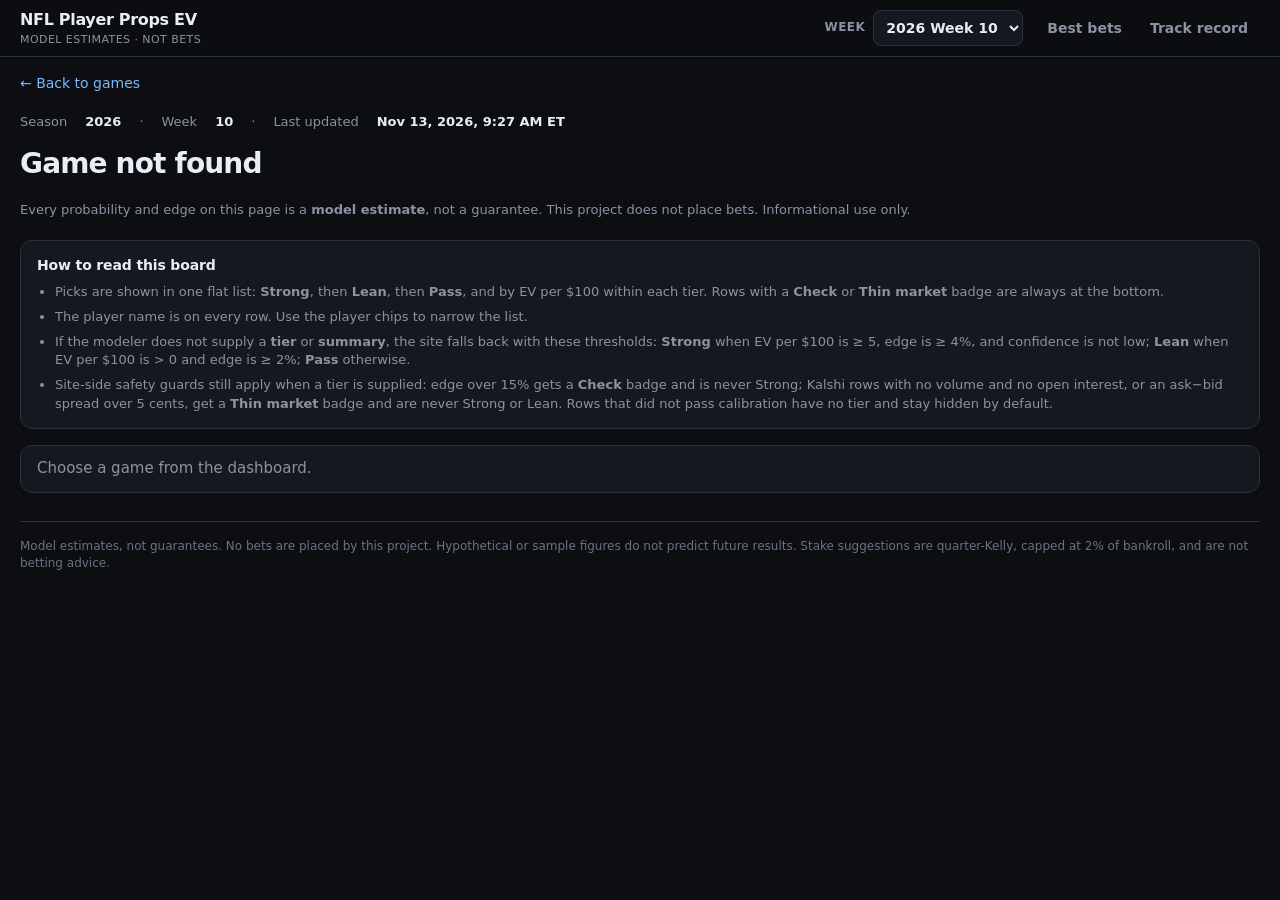
==== game.html @ f6ce833a "Publish props dashboard 2026-11-13T14:30:19Z (generated_at=2026-11-13T14:27:13+00:00)" ====
<!DOCTYPE html>
<html lang="en">
<head>
  <meta charset="utf-8">
  <meta name="viewport" content="width=device-width, initial-scale=1, viewport-fit=cover">
  <title>Game · NFL Player Props EV</title>
  <meta name="description" content="Model-estimated expected value for one NFL game's player props. Estimates only, not guarantees. No bets are placed.">
  <link rel="stylesheet" href="css/styles.css">
  <link rel="icon" href="data:image/svg+xml,%3Csvg xmlns='http://www.w3.org/2000/svg' viewBox='0 0 16 16'%3E%3Crect width='16' height='16' rx='3' fill='%230c0e12'/%3E%3Cpath d='M3 11 L7 5 L10 9 L13 4' fill='none' stroke='%233ecf8e' stroke-width='1.8' stroke-linecap='round' stroke-linejoin='round'/%3E%3C/svg%3E">
</head>
<body>
  <header class="site-header">
    <div class="wrap">
      <a class="brand" href="index.html">
        <span class="brand-title">NFL Player Props EV</span>
        <span class="brand-sub">Model estimates · not bets</span>
      </a>
      <div class="header-right">
        <label class="week-select">Week
          <select id="week-select" aria-label="Select week"></select>
        </label>
        <nav class="primary" aria-label="Primary">
          <a href="index.html">Best bets</a>
          <a href="track-record.html">Track record</a>
        </nav>
      </div>
    </div>
  </header>

  <main class="wrap">
    <p class="back-row"><a id="back-link" href="index.html#games">← Back to games</a></p>
    <div class="page-meta" id="page-meta"></div>
    <div class="banner sample" id="sample-banner" hidden></div>
    <h1 class="game-title" id="game-title">Loading…</h1>
    <p class="game-kickoff" id="game-kickoff"></p>
    <p class="disclaimer">
      Every probability and edge on this page is a <strong>model estimate</strong>, not a guarantee.
      This project does not place bets. Informational use only.
    </p>

    <aside class="howto" id="howto">
      <h2>How to read this board</h2>
      <ul>
        <li>Picks are shown in one flat list: <strong>Strong</strong>, then <strong>Lean</strong>, then <strong>Pass</strong>, and by EV per $100 within each tier. Rows with a <strong>Check</strong> or <strong>Thin market</strong> badge are always at the bottom.</li>
        <li>The player name is on every row. Use the player chips to narrow the list.</li>
        <li>If the modeler does not supply a <strong>tier</strong> or <strong>summary</strong>, the site falls back with these thresholds: <strong>Strong</strong> when EV per $100 is ≥ 5, edge is ≥ 4%, and confidence is not low; <strong>Lean</strong> when EV per $100 is &gt; 0 and edge is ≥ 2%; <strong>Pass</strong> otherwise.</li>
        <li>Site-side safety guards still apply when a tier is supplied: edge over 15% gets a <strong>Check</strong> badge and is never Strong; Kalshi rows with no volume and no open interest, or an ask−bid spread over 5 cents, get a <strong>Thin market</strong> badge and are never Strong or Lean. Rows that did not pass calibration have no tier and stay hidden by default.</li>
      </ul>
    </aside>

    <div class="banner empty" id="game-missing" hidden></div>

    <div id="game-board">
      <div class="player-chips" id="player-chips" aria-label="Filter by player"></div>
      <div class="results-bar">
        <span id="results-count"></span>
        <label class="toggle inline">
          <input type="checkbox" id="more-details">
          More details
        </label>
        <label class="toggle inline">
          <input type="checkbox" id="filter-failed">
          Show models that did not pass calibration
        </label>
      </div>
      <div class="table-wrap">
        <table class="props" aria-label="Player prop expected value for this game">
          <thead id="props-thead"></thead>
          <tbody id="props-tbody"></tbody>
        </table>
      </div>
      <div class="cards" id="props-cards"></div>
    </div>
  </main>

  <footer class="footer">
    Model estimates, not guarantees. No bets are placed by this project. Hypothetical or sample figures do not predict future results.
    Stake suggestions are quarter-Kelly, capped at 2% of bankroll, and are not betting advice.
  </footer>

  <script src="js/common.js"></script>
  <script src="js/board.js"></script>
  <script src="js/game.js"></script>
</body>
</html>
---- css/styles.css ----
/* NFL Props EV dashboard — static, no build step, no CDN fonts */
:root {
  --bg: #0c0e12;
  --bg-elev: #14181f;
  --bg-elev-2: #1b2029;
  --line: #2a3140;
  --line-strong: #3a4354;
  --text: #e9eef6;
  --muted: #8b93a3;
  --faint: #6a7384;
  --accent: #3ecf8e;
  --accent-dim: rgba(62, 207, 142, 0.14);
  --neg: #ff6b73;
  --neg-dim: rgba(255, 107, 115, 0.14);
  --warn: #f0c14b;
  --warn-bg: #2a230f;
  --warn-line: #5c4a14;
  --link: #7ab6ff;
  --focus: #7ab6ff;
  --shadow: 0 1px 0 rgba(255, 255, 255, 0.04) inset, 0 8px 24px rgba(0, 0, 0, 0.28);
  --radius: 12px;
  --font: ui-sans-serif, system-ui, -apple-system, "Segoe UI", Roboto, "Helvetica Neue", Arial, sans-serif;
  --mono: ui-monospace, "SF Mono", "Cascadia Code", Menlo, Consolas, monospace;
  --header-h: 56px;
}

*, *::before, *::after { box-sizing: border-box; }

html, body {
  margin: 0;
  padding: 0;
  background: var(--bg);
  color: var(--text);
  font-family: var(--font);
  font-size: 15px;
  line-height: 1.45;
  min-height: 100%;
}

body {
  padding-bottom: 48px;
  padding-left: env(safe-area-inset-left);
  padding-right: env(safe-area-inset-right);
}

a { color: var(--link); text-decoration: none; }
a:hover { text-decoration: underline; }

:focus-visible {
  outline: 2px solid var(--focus);
  outline-offset: 2px;
}

.wrap {
  width: min(1240px, calc(100% - 32px));
  margin: 0 auto;
}

/* Header */
.site-header {
  position: sticky;
  top: 0;
  z-index: 20;
  background: color-mix(in srgb, var(--bg) 88%, transparent);
  backdrop-filter: blur(10px);
  border-bottom: 1px solid var(--line);
}

.site-header .wrap {
  display: flex;
  align-items: center;
  justify-content: space-between;
  gap: 16px;
  min-height: var(--header-h);
}

.brand {
  display: flex;
  flex-direction: column;
  gap: 0;
  color: inherit;
  text-decoration: none;
  min-width: 0;
}
.brand:hover { text-decoration: none; }
.brand-title {
  font-weight: 700;
  letter-spacing: -0.02em;
  font-size: 16px;
}
.brand-sub {
  color: var(--muted);
  font-size: 11px;
  letter-spacing: 0.04em;
  text-transform: uppercase;
}

nav.primary {
  display: flex;
  gap: 4px;
}
nav.primary a {
  color: var(--muted);
  padding: 8px 12px;
  border-radius: 8px;
  font-size: 14px;
  font-weight: 550;
  text-decoration: none;
}
nav.primary a:hover { color: var(--text); background: var(--bg-elev-2); }
nav.primary a[aria-current="page"] {
  color: var(--text);
  background: var(--bg-elev-2);
}

/* Banners & meta */
.page-meta {
  display: flex;
  flex-wrap: wrap;
  gap: 8px 18px;
  align-items: baseline;
  margin: 20px 0 12px;
  color: var(--muted);
  font-size: 13px;
}
.page-meta strong { color: var(--text); font-weight: 650; }

.banner {
  border-radius: var(--radius);
  padding: 12px 16px;
  margin: 0 0 16px;
  border: 1px solid var(--line);
  background: var(--bg-elev);
}
.banner.sample {
  background: var(--warn-bg);
  border-color: var(--warn-line);
  color: #f8e7b0;
  font-weight: 600;
}
.banner.sample strong { color: var(--warn); }
.banner.empty { color: var(--muted); }
.banner.err { border-color: #5a2a2e; background: #1c1012; color: #ffb0b4; }

.disclaimer {
  color: var(--muted);
  font-size: 13px;
  margin: 0 0 20px;
}

/* Filters */
.filters {
  display: grid;
  grid-template-columns: repeat(6, minmax(0, 1fr));
  gap: 10px 12px;
  padding: 14px;
  background: var(--bg-elev);
  border: 1px solid var(--line);
  border-radius: var(--radius);
  margin-bottom: 14px;
}
.filters label {
  display: flex;
  flex-direction: column;
  gap: 4px;
  font-size: 11px;
  font-weight: 600;
  letter-spacing: 0.04em;
  text-transform: uppercase;
  color: var(--muted);
  min-width: 0;
}
.filters .span-2 { grid-column: span 2; }
.filters input[type="search"],
.filters input[type="number"],
.filters select {
  width: 100%;
  height: 40px;
  border-radius: 8px;
  border: 1px solid var(--line);
  background: var(--bg);
  color: var(--text);
  font: inherit;
  font-size: 16px; /* avoid iOS zoom */
  padding: 0 10px;
  appearance: none;
}
.filters input[type="range"] {
  width: 100%;
  accent-color: var(--accent);
}
.edge-row {
  display: grid;
  grid-template-columns: 1fr 72px;
  gap: 8px;
  align-items: center;
}
.toggle {
  display: flex;
  flex-direction: row !important;
  align-items: center;
  gap: 8px;
  text-transform: none;
  letter-spacing: 0;
  font-size: 13px;
  font-weight: 500;
  color: var(--text);
  grid-column: 1 / -1;
}
.toggle input { width: 18px; height: 18px; accent-color: var(--accent); flex: none; }

.results-bar {
  display: flex;
  justify-content: space-between;
  align-items: baseline;
  gap: 12px;
  margin: 0 0 10px;
  color: var(--muted);
  font-size: 13px;
}

/* Table (desktop) */
.table-wrap {
  overflow-x: auto;
  border: 1px solid var(--line);
  border-radius: var(--radius);
  background: var(--bg-elev);
  -webkit-overflow-scrolling: touch;
}
table.props {
  width: 100%;
  border-collapse: collapse;
  font-size: 13px;
  font-variant-numeric: tabular-nums;
}
table.props th, table.props td {
  padding: 10px 10px;
  text-align: left;
  vertical-align: top;
  border-bottom: 1px solid var(--line);
  white-space: nowrap;
}
table.props th {
  position: sticky;
  top: 0;
  background: var(--bg-elev-2);
  color: var(--muted);
  font-size: 11px;
  font-weight: 650;
  letter-spacing: 0.04em;
  text-transform: uppercase;
  cursor: pointer;
  user-select: none;
}
table.props th[aria-sort="ascending"]::after { content: " \25B2"; color: var(--accent); }
table.props th[aria-sort="descending"]::after { content: " \25BC"; color: var(--accent); }
table.props th.num, table.props td.num { text-align: right; }
table.props td.wrap, table.props th.wrap { white-space: normal; min-width: 140px; max-width: 240px; }
table.props tbody tr:hover { background: rgba(255, 255, 255, 0.025); }
table.props tbody tr.failed { opacity: 0.7; }
table.props tbody tr:last-child td { border-bottom: 0; }

.player-cell { font-weight: 650; }
.sub {
  display: block;
  color: var(--muted);
  font-size: 12px;
  font-weight: 400;
  margin-top: 1px;
  white-space: normal;
}
.pill {
  display: inline-block;
  padding: 1px 7px;
  border-radius: 999px;
  border: 1px solid var(--line);
  background: var(--bg);
  font-size: 11px;
  font-weight: 650;
  letter-spacing: 0.02em;
  text-transform: uppercase;
  color: var(--muted);
}
.pill.over { color: var(--accent); border-color: #245c45; background: var(--accent-dim); }
.pill.under { color: #9db7ff; border-color: #2a3a5c; background: rgba(122, 182, 255, 0.1); }
.pos { font-weight: 700; color: var(--muted); font-size: 12px; }

.pos-ev, .pos-edge { color: var(--accent); font-weight: 650; }
.neg-ev, .neg-edge { color: var(--neg); font-weight: 650; }
.muted { color: var(--muted); }

/* Cards (mobile) */
.cards { display: none; }
.card {
  background: var(--bg-elev);
  border: 1px solid var(--line);
  border-radius: var(--radius);
  padding: 14px;
  margin-bottom: 10px;
  box-shadow: var(--shadow);
}
.card.failed { opacity: 0.75; }
.card-top {
  display: flex;
  justify-content: space-between;
  gap: 12px;
  align-items: flex-start;
}
.card-ev {
  font-variant-numeric: tabular-nums;
  font-weight: 700;
  font-size: 18px;
  text-align: right;
  white-space: nowrap;
}
.card-grid {
  display: grid;
  grid-template-columns: 1fr 1fr;
  gap: 8px 12px;
  margin-top: 12px;
  font-size: 13px;
  font-variant-numeric: tabular-nums;
}
.card-grid .label {
  display: block;
  font-size: 10px;
  text-transform: uppercase;
  letter-spacing: 0.04em;
  color: var(--faint);
  font-weight: 650;
}
.card-why {
  margin-top: 12px;
  color: var(--muted);
  font-size: 13px;
  white-space: normal;
}

.empty-state {
  text-align: center;
  color: var(--muted);
  padding: 36px 16px;
}

/* Track record */
.metrics {
  display: grid;
  grid-template-columns: repeat(5, minmax(0, 1fr));
  gap: 10px;
  margin: 0 0 20px;
}
.metric {
  background: var(--bg-elev);
  border: 1px solid var(--line);
  border-radius: var(--radius);
  padding: 14px 16px;
}
.metric .label {
  color: var(--muted);
  font-size: 11px;
  font-weight: 650;
  letter-spacing: 0.04em;
  text-transform: uppercase;
}
.metric .value {
  font-size: 22px;
  font-weight: 700;
  letter-spacing: -0.03em;
  font-variant-numeric: tabular-nums;
  margin-top: 4px;
}
.metric .hint { color: var(--faint); font-size: 11px; margin-top: 2px; }

.panel {
  background: var(--bg-elev);
  border: 1px solid var(--line);
  border-radius: var(--radius);
  padding: 16px;
  margin-bottom: 16px;
}
.panel h2 {
  margin: 0 0 12px;
  font-size: 15px;
  letter-spacing: -0.01em;
}

.chart-wrap { width: 100%; overflow: auto; }
.chart-wrap svg { display: block; width: 100%; height: auto; max-width: 720px; margin: 0 auto; }
.chart-caption { color: var(--muted); font-size: 12px; margin-top: 8px; }

table.plain {
  width: 100%;
  border-collapse: collapse;
  font-variant-numeric: tabular-nums;
  font-size: 13px;
}
table.plain th, table.plain td {
  text-align: left;
  padding: 8px 10px;
  border-bottom: 1px solid var(--line);
}
table.plain th {
  color: var(--muted);
  font-size: 11px;
  text-transform: uppercase;
  letter-spacing: 0.04em;
}
table.plain th.num, table.plain td.num { text-align: right; }
table.plain tr.failed td { opacity: 0.7; }

.footer {
  width: min(1240px, calc(100% - 32px));
  margin: 28px auto 0;
  color: var(--faint);
  font-size: 12px;
  border-top: 1px solid var(--line);
  padding-top: 16px;
}

/* Responsive */
@media (max-width: 1020px) {
  .filters { grid-template-columns: repeat(3, minmax(0, 1fr)); }
  .filters .span-2 { grid-column: span 1; }
  .metrics { grid-template-columns: repeat(3, minmax(0, 1fr)); }
}

@media (max-width: 760px) {
  .wrap { width: min(100% - 20px, 1240px); }
  .table-wrap { display: none; }
  .cards { display: block; }
  .filters { grid-template-columns: 1fr 1fr; padding: 12px; }
  .filters .span-2 { grid-column: span 2; }
  .metrics { grid-template-columns: 1fr 1fr; }
  .brand-sub { display: none; }
  table.plain { font-size: 12px; }
}

@media (max-width: 420px) {
  .metrics { grid-template-columns: 1fr; }
  .card-grid { grid-template-columns: 1fr 1fr; }
}

.chips {
  display: flex;
  flex-wrap: wrap;
  gap: 4px;
  margin-top: 6px;
}
.chip {
  display: inline-block;
  padding: 1px 7px;
  border-radius: 999px;
  border: 1px solid var(--line-strong);
  background: var(--bg-elev-2);
  color: var(--muted);
  font-size: 11px;
  font-weight: 600;
  letter-spacing: 0.01em;
  white-space: nowrap;
  font-variant-numeric: tabular-nums;
}

/* Model comparison (2×2 Baseline/ML × Stats-only/With market) */
.model-compare { display: flex; flex-direction: column; gap: 16px; }
.compare-legend {
  color: var(--muted);
  font-size: 13px;
  margin: 0 0 4px;
}
.compare-table {
  width: 100%;
  border-collapse: collapse;
  font-variant-numeric: tabular-nums;
  font-size: 13px;
  margin-top: 8px;
}
.compare-table th, .compare-table td {
  border: 1px solid var(--line);
  padding: 10px 10px;
  vertical-align: top;
  text-align: left;
}
.compare-table thead th {
  background: var(--bg-elev-2);
  color: var(--muted);
  font-size: 11px;
  letter-spacing: 0.04em;
  text-transform: uppercase;
  font-weight: 650;
}
.compare-table .stub {
  width: 22%;
  font-weight: 650;
  background: var(--bg-elev-2);
}
.compare-cell .cell-name {
  font-weight: 650;
  margin-bottom: 4px;
}
.compare-cell .metrics-line { color: var(--text); }
.compare-cell .metrics-line span { margin-right: 10px; white-space: nowrap; }
.compare-cell .tag {
  display: inline-block;
  margin-top: 6px;
  font-size: 11px;
  color: var(--muted);
}
.compare-cell.empty { color: var(--faint); font-style: italic; }
.compare-market { margin-bottom: 4px; }
.compare-market h3 {
  margin: 0 0 6px;
  font-size: 14px;
  font-weight: 650;
}
.other-models { margin-top: 8px; overflow-x: auto; }

@media (max-width: 760px) {
  .compare-table { font-size: 12px; }
  .compare-table .stub { width: auto; }
  .compare-cell .metrics-line span { display: block; margin: 0 0 2px; }
}

/* Graded picks */
.badge {
  display: inline-block;
  padding: 1px 8px;
  border-radius: 999px;
  font-size: 11px;
  font-weight: 700;
  letter-spacing: 0.03em;
  text-transform: uppercase;
  border: 1px solid var(--line);
}
.badge.hit { color: var(--accent); background: var(--accent-dim); border-color: #245c45; }
.badge.miss { color: var(--neg); background: var(--neg-dim); border-color: #5a2a2e; }
.badge.push { color: var(--warn); background: var(--warn-dim); border-color: var(--warn-line); }
.badge.void { color: var(--muted); background: var(--bg); border-color: var(--line-strong); }
.badge.invalid { color: #f8e7b0; background: var(--warn-bg); border-color: var(--warn-line); }
tr.invalid td, .card.invalid { opacity: 0.85; }
.graded-filters {
  display: grid;
  grid-template-columns: repeat(4, minmax(0, 1fr));
  gap: 10px 12px;
  margin: 12px 0;
}
.graded-filters label {
  display: flex;
  flex-direction: column;
  gap: 4px;
  font-size: 11px;
  font-weight: 600;
  letter-spacing: 0.04em;
  text-transform: uppercase;
  color: var(--muted);
}
.graded-filters select {
  width: 100%;
  height: 40px;
  border-radius: 8px;
  border: 1px solid var(--line);
  background: var(--bg);
  color: var(--text);
  font: inherit;
  font-size: 16px;
  padding: 0 10px;
}
@media (max-width: 760px) {
  .graded-filters { grid-template-columns: 1fr 1fr; }
}

/* Keep track-record tables visible on small screens (dashboard uses cards instead). */
.track-page .table-wrap {
  display: block;
  overflow-x: auto;
  -webkit-overflow-scrolling: touch;
}

.howto {
  background: var(--bg-elev);
  border: 1px solid var(--line);
  border-radius: var(--radius);
  padding: 14px 16px;
  margin: 0 0 16px;
}
.howto h2 {
  margin: 0 0 8px;
  font-size: 14px;
  letter-spacing: -0.01em;
}
.howto ul {
  margin: 0;
  padding-left: 18px;
  color: var(--muted);
  font-size: 13px;
}
.howto li { margin: 0 0 6px; }
.howto li:last-child { margin-bottom: 0; }
.badge.unverified { color: #f8e7b0; background: var(--warn-bg); border-color: var(--warn-line); }
.badge.tier-strong { color: var(--accent); background: var(--accent-dim); border-color: #245c45; }
.badge.tier-lean { color: #f0c14b; background: var(--warn-dim); border-color: var(--warn-line); }
.badge.tier-pass { color: var(--muted); background: var(--bg); border-color: var(--line-strong); }

.badge.check { color: #f8e7b0; background: var(--warn-bg); border-color: var(--warn-line); }
.badge.thin { color: #9db7ff; background: rgba(122, 182, 255, 0.12); border-color: #2a3a5c; }

/* Header week selector */
.header-right {
  display: flex;
  align-items: center;
  gap: 12px;
  flex-wrap: wrap;
  justify-content: flex-end;
}
.week-select {
  display: flex;
  align-items: center;
  gap: 8px;
  font-size: 12px;
  font-weight: 650;
  letter-spacing: 0.04em;
  text-transform: uppercase;
  color: var(--muted);
}
.week-select select {
  height: 36px;
  border-radius: 8px;
  border: 1px solid var(--line);
  background: var(--bg-elev);
  color: var(--text);
  font: inherit;
  font-size: 14px;
  text-transform: none;
  letter-spacing: 0;
  font-weight: 600;
  padding: 0 8px;
  min-width: 140px;
}

/* Games section */
.games-section { margin: 0 0 22px; }
.section-head {
  display: flex;
  align-items: baseline;
  justify-content: space-between;
  gap: 12px;
  margin: 0 0 10px;
}
.section-head h2 { margin: 0; font-size: 16px; letter-spacing: -0.02em; }
.games-grid {
  display: grid;
  grid-template-columns: repeat(auto-fill, minmax(220px, 1fr));
  gap: 10px;
}
a.game-card {
  display: block;
  background: var(--bg-elev);
  border: 1px solid var(--line);
  border-radius: var(--radius);
  padding: 14px;
  color: inherit;
  text-decoration: none;
  box-shadow: var(--shadow);
}
a.game-card:hover {
  border-color: var(--line-strong);
  text-decoration: none;
  background: var(--bg-elev-2);
}
.game-card-matchup {
  font-weight: 700;
  font-size: 16px;
  letter-spacing: -0.02em;
}
.game-card-counts {
  margin-top: 10px;
  color: var(--muted);
  font-size: 13px;
}

/* Column tooltips */
th { white-space: nowrap; }
.tip {
  display: inline-flex;
  align-items: center;
  justify-content: center;
  width: 16px;
  height: 16px;
  margin-left: 4px;
  padding: 0;
  border-radius: 50%;
  border: 1px solid var(--line-strong);
  background: var(--bg);
  color: var(--muted);
  font-size: 10px;
  font-weight: 700;
  cursor: help;
  position: relative;
  vertical-align: middle;
}
.tip-bubble {
  display: none;
  position: absolute;
  left: 50%;
  top: calc(100% + 6px);
  transform: translateX(-50%);
  z-index: 30;
  width: 240px;
  padding: 8px 10px;
  border-radius: 8px;
  border: 1px solid var(--line-strong);
  background: #1b2029;
  color: var(--text);
  font-size: 12px;
  font-weight: 500;
  letter-spacing: 0;
  text-transform: none;
  line-height: 1.4;
  text-align: left;
  box-shadow: 0 8px 24px rgba(0,0,0,0.4);
  white-space: normal;
}
.tip[aria-expanded="true"] .tip-bubble { display: block; }

/* More details: hide .detail columns unless enabled (desktop table). */
body:not(.more-details) table.props th.detail,
body:not(.more-details) table.props td.detail,
body:not(.more-details) .detail-only { display: none; }

.toggle.inline {
  flex-direction: row !important;
  grid-column: auto;
  text-transform: none;
  letter-spacing: 0;
  font-size: 13px;
  font-weight: 500;
  color: var(--text);
  display: flex;
  align-items: center;
  gap: 6px;
}

/* Game page */
.back-row { margin: 16px 0 0; font-size: 14px; }
.game-title { margin: 8px 0 0; font-size: 28px; letter-spacing: -0.03em; }
.game-kickoff { margin: 4px 0 16px; color: var(--muted); }
.player-chips {
  display: flex;
  flex-wrap: wrap;
  gap: 6px;
  margin: 0 0 12px;
}
.chip-btn {
  border: 1px solid var(--line);
  background: var(--bg-elev);
  color: var(--text);
  border-radius: 999px;
  padding: 6px 10px;
  font: inherit;
  font-size: 13px;
  cursor: pointer;
}
.chip-btn.on, .chip-btn:hover {
  border-color: var(--line-strong);
  background: var(--bg-elev-2);
}

@media (max-width: 760px) {
  .header-right { width: 100%; justify-content: space-between; }
  .game-title { font-size: 22px; }
  .tip-bubble { width: 200px; left: auto; right: 0; transform: none; }
}
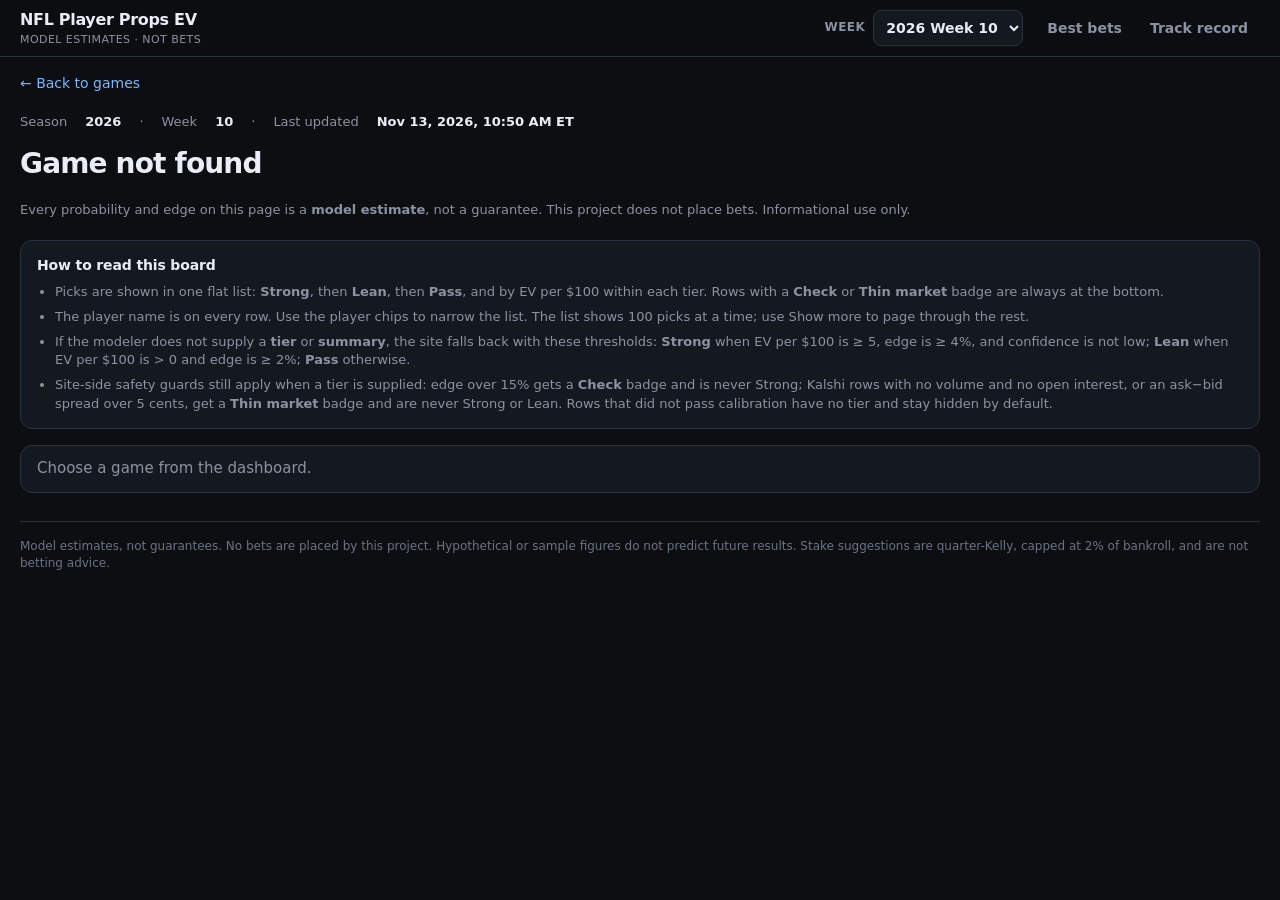
==== commit 9f75abaf: "Publish props dashboard 2026-11-13T15:55:48Z (generated_at=2026-11-13T15:50:31+00:00)" ====
--- a/game.html
+++ b/game.html
@@ -42,7 +42,7 @@
       <h2>How to read this board</h2>
       <ul>
         <li>Picks are shown in one flat list: <strong>Strong</strong>, then <strong>Lean</strong>, then <strong>Pass</strong>, and by EV per $100 within each tier. Rows with a <strong>Check</strong> or <strong>Thin market</strong> badge are always at the bottom.</li>
-        <li>The player name is on every row. Use the player chips to narrow the list.</li>
+        <li>The player name is on every row. Use the player chips to narrow the list. The list shows 100 picks at a time; use Show more to page through the rest.</li>
         <li>If the modeler does not supply a <strong>tier</strong> or <strong>summary</strong>, the site falls back with these thresholds: <strong>Strong</strong> when EV per $100 is ≥ 5, edge is ≥ 4%, and confidence is not low; <strong>Lean</strong> when EV per $100 is &gt; 0 and edge is ≥ 2%; <strong>Pass</strong> otherwise.</li>
         <li>Site-side safety guards still apply when a tier is supplied: edge over 15% gets a <strong>Check</strong> badge and is never Strong; Kalshi rows with no volume and no open interest, or an ask−bid spread over 5 cents, get a <strong>Thin market</strong> badge and are never Strong or Lean. Rows that did not pass calibration have no tier and stay hidden by default.</li>
       </ul>
@@ -70,6 +70,10 @@
         </table>
       </div>
       <div class="cards" id="props-cards"></div>
+      <div class="pager" id="pager">
+        <button type="button" class="pager-btn" id="show-prev" hidden>Previous</button>
+        <button type="button" class="pager-btn" id="show-more" hidden>Show more</button>
+      </div>
     </div>
   </main>
 
--- a/css/styles.css
+++ b/css/styles.css
@@ -769,3 +769,21 @@
   .game-title { font-size: 22px; }
   .tip-bubble { width: 200px; left: auto; right: 0; transform: none; }
 }
+
+.pager {
+  display: flex;
+  gap: 10px;
+  justify-content: center;
+  margin: 16px 0 8px;
+}
+.pager-btn {
+  appearance: none;
+  border: 1px solid var(--line);
+  background: var(--panel);
+  color: var(--text);
+  border-radius: 8px;
+  padding: 8px 14px;
+  font: inherit;
+  cursor: pointer;
+}
+.pager-btn:hover { border-color: var(--accent); }
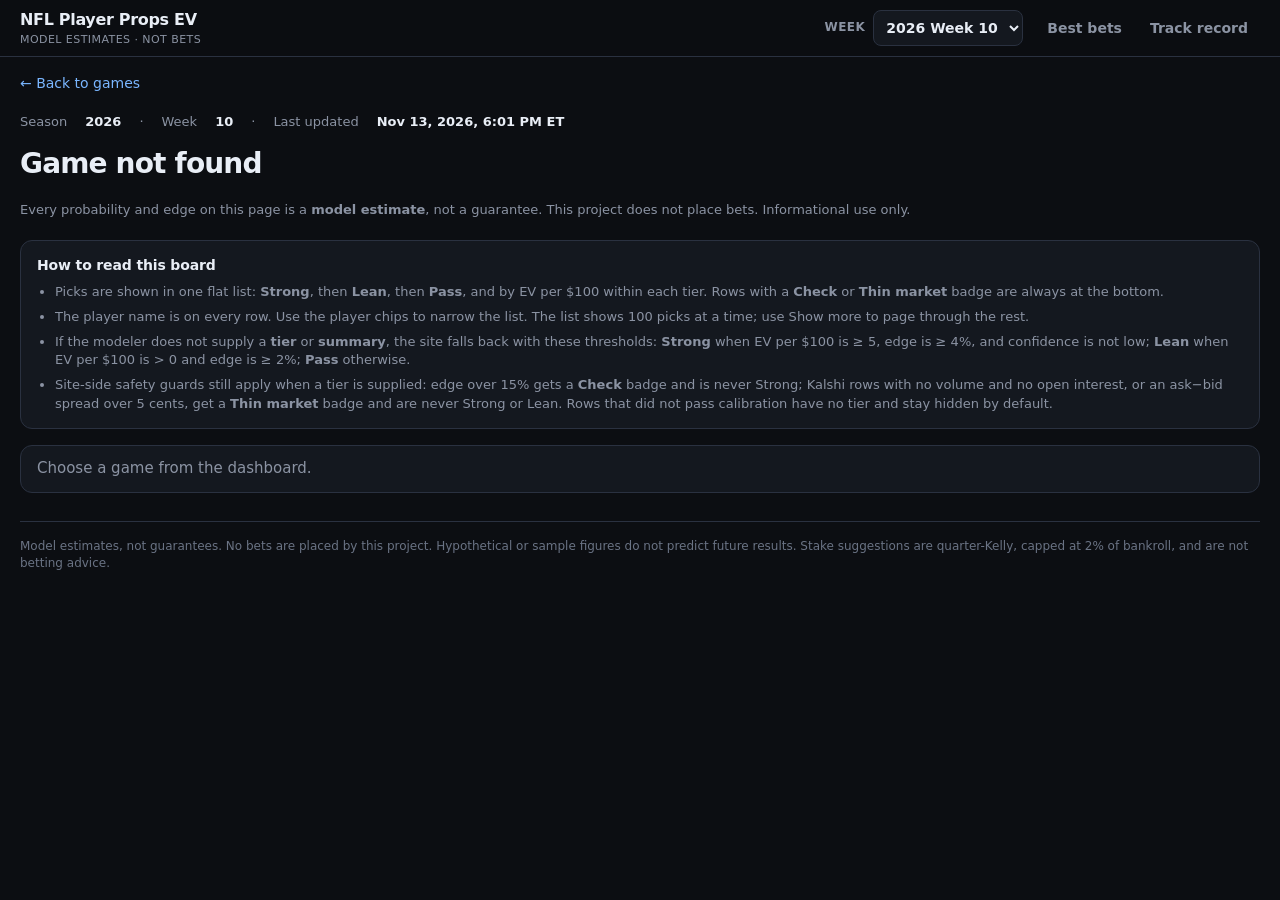
==== commit f3686157: "Add pluggable likely-winner lines (local only, do not publish yet) Prefer out/game_win_probs.json wh" ====
--- a/game.html
+++ b/game.html
@@ -33,6 +33,7 @@
     <div class="banner sample" id="sample-banner" hidden></div>
     <h1 class="game-title" id="game-title">Loading…</h1>
     <p class="game-kickoff" id="game-kickoff"></p>
+    <div class="game-winner" id="game-winner" hidden></div>
     <p class="disclaimer">
       Every probability and edge on this page is a <strong>model estimate</strong>, not a guarantee.
       This project does not place bets. Informational use only.
--- a/css/styles.css
+++ b/css/styles.css
@@ -651,7 +651,7 @@
   grid-template-columns: repeat(auto-fill, minmax(220px, 1fr));
   gap: 10px;
 }
-a.game-card {
+.game-card {
   display: block;
   background: var(--bg-elev);
   border: 1px solid var(--line);
@@ -661,11 +661,17 @@
   text-decoration: none;
   box-shadow: var(--shadow);
 }
-a.game-card:hover {
+.game-card:hover, .game-card:focus-within {
   border-color: var(--line-strong);
   text-decoration: none;
   background: var(--bg-elev-2);
 }
+.game-card-link {
+  display: block;
+  color: inherit;
+  text-decoration: none;
+}
+.game-card-link:hover { text-decoration: none; }
 .game-card-matchup {
   font-weight: 700;
   font-size: 16px;
@@ -787,3 +793,27 @@
   cursor: pointer;
 }
 .pager-btn:hover { border-color: var(--accent); }
+
+.game-winner {
+  margin-top: 8px;
+  font-size: 13px;
+  line-height: 1.4;
+  color: var(--text);
+}
+.game-winner strong { font-weight: 700; }
+.game-winner .tip { margin-left: 6px; vertical-align: middle; }
+.game-card .game-winner { margin-top: 8px; margin-bottom: 0; }
+.game-card .tip-bubble {
+  width: 200px;
+  left: auto;
+  right: 0;
+  transform: none;
+}
+#game-winner {
+  margin: 4px 0 12px;
+  font-size: 16px;
+}
+#winner-accuracy-panel .winner-accuracy-intro { margin: 0 0 10px; }
+#winner-accuracy-panel .winner-accuracy-note { margin: 10px 0 0; color: var(--muted); font-size: 13px; }
+
+.winner-cal-label { font-size: 14px; font-weight: 600; margin: 0 0 8px; }
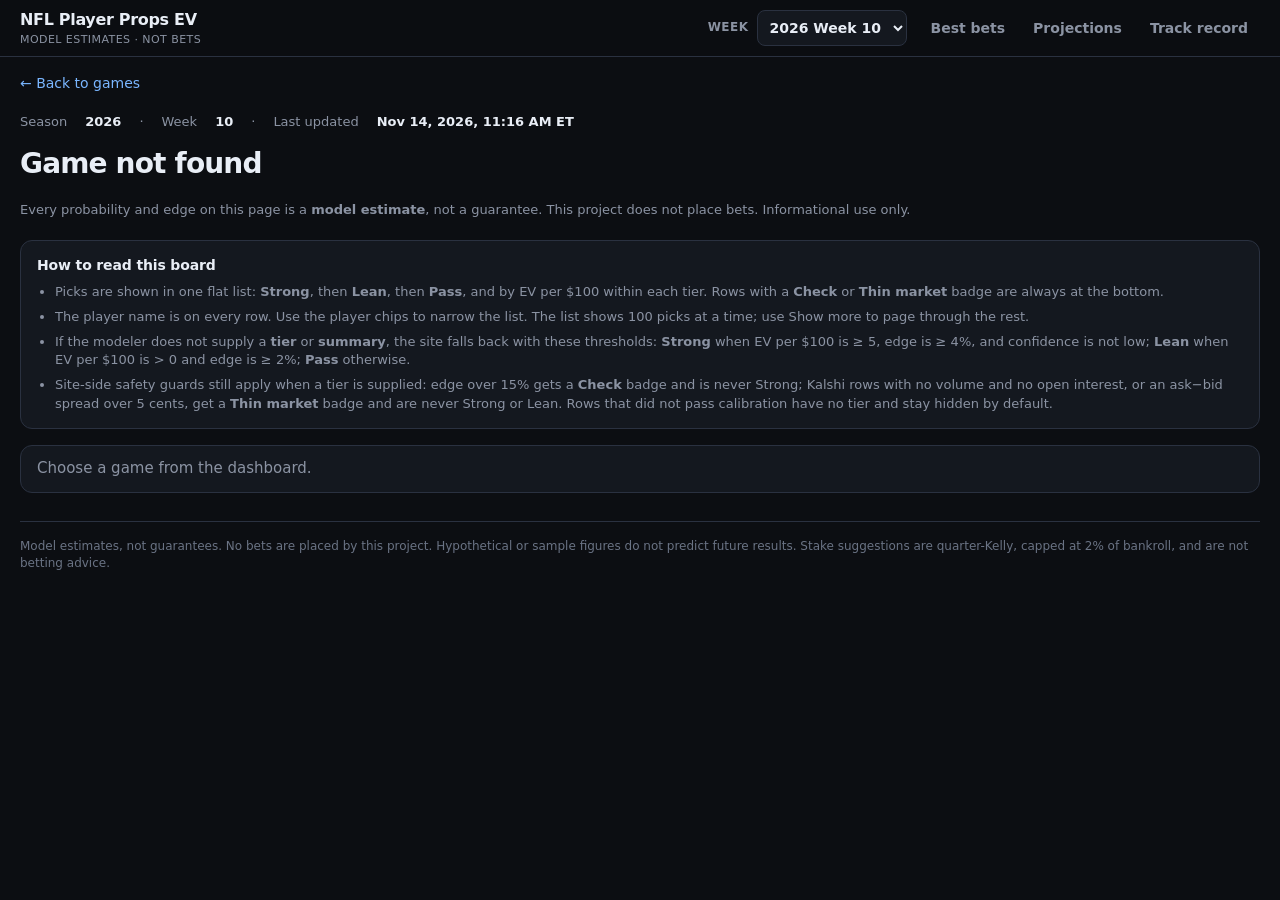
==== commit 4d3174ed: "Publish props dashboard 2026-11-14T16:19:28Z (generated_at=2026-11-14T16:16:28+00:00)" ====
--- a/game.html
+++ b/game.html
@@ -21,6 +21,7 @@
         </label>
         <nav class="primary" aria-label="Primary">
           <a href="index.html">Best bets</a>
+          <a href="projections.html">Projections</a>
           <a href="track-record.html">Track record</a>
         </nav>
       </div>
--- a/css/styles.css
+++ b/css/styles.css
@@ -817,3 +817,63 @@
 #winner-accuracy-panel .winner-accuracy-note { margin: 10px 0 0; color: var(--muted); font-size: 13px; }
 
 .winner-cal-label { font-size: 14px; font-weight: 600; margin: 0 0 8px; }
+
+.panel-intro { margin: 0 0 10px; }
+.panel-note { margin: 10px 0 0; color: var(--muted); font-size: 13px; line-height: 1.45; }
+.tally-heading { margin: 16px 0 8px; font-size: 14px; font-weight: 600; }
+#graded-tally { margin-top: 8px; }
+#moneyline-backtest-extra { margin-top: 8px; }
+#kalshi-backtest-content { margin-top: 8px; }
+
+table.props td.proj, table.props th[data-key="projection"] {
+  white-space: nowrap;
+  font-variant-numeric: tabular-nums;
+}
+
+/* Projections page */
+.proj-search { margin: 0 0 16px; }
+.proj-kickoff { margin: -6px 0 12px; color: var(--muted); font-size: 13px; }
+.proj-game h2 { margin: 0 0 4px; font-size: 18px; }
+.proj-game h2 a { color: inherit; text-decoration: none; }
+.proj-game h2 a:hover { color: var(--accent); }
+.proj-players { display: flex; flex-direction: column; gap: 10px; }
+.proj-player {
+  background: var(--bg);
+  border: 1px solid var(--line);
+  border-radius: 10px;
+  padding: 10px 12px;
+}
+.proj-stats {
+  display: grid;
+  grid-template-columns: repeat(auto-fill, minmax(140px, 1fr));
+  gap: 8px 12px;
+  margin-top: 8px;
+}
+.proj-stat .label {
+  display: block;
+  font-size: 10px;
+  text-transform: uppercase;
+  letter-spacing: 0.04em;
+  color: var(--faint);
+  font-weight: 650;
+}
+.proj-val {
+  font-variant-numeric: tabular-nums;
+  font-weight: 650;
+}
+.proj-flag {
+  display: inline-block;
+  margin-left: 6px;
+  font-size: 10px;
+  text-transform: uppercase;
+  letter-spacing: 0.03em;
+  color: var(--muted);
+  border: 1px solid var(--line);
+  border-radius: 999px;
+  padding: 0 6px;
+  font-weight: 650;
+}
+@media (max-width: 760px) {
+  .proj-stats { grid-template-columns: 1fr 1fr; }
+  nav.primary a { padding: 8px 8px; font-size: 13px; }
+}
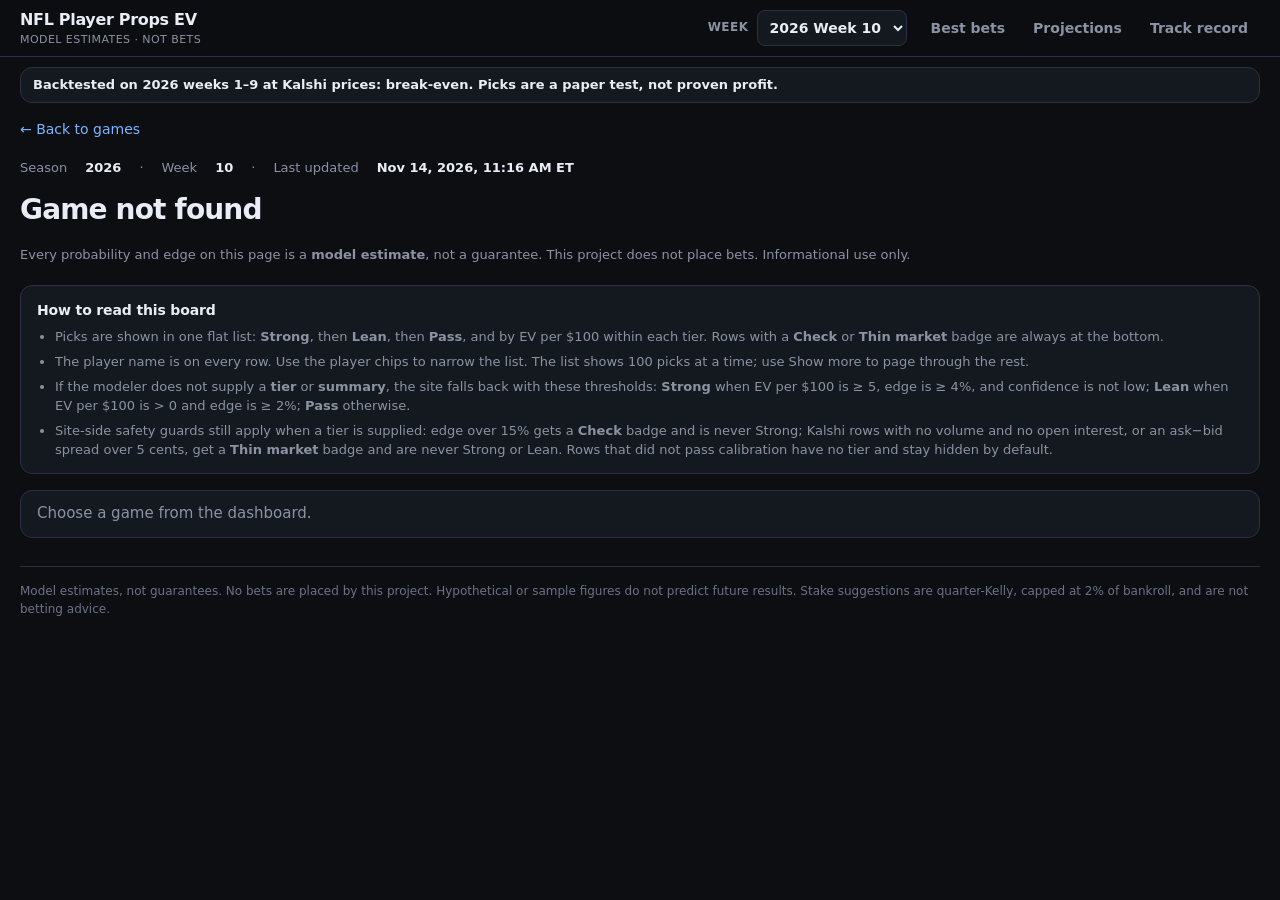
==== commit 2bc7feb2: "Publish props dashboard 2026-11-14T16:48:25Z (generated_at=2026-11-14T16:16:28+00:00)" ====
--- a/game.html
+++ b/game.html
@@ -29,6 +29,7 @@
   </header>
 
   <main class="wrap">
+    <a class="site-backtest-banner" id="site-backtest-banner" href="track-record.html#kalshi-backtest">Backtested on 2026 weeks 1–9 at Kalshi prices: break-even. Picks are a paper test, not proven profit.</a>
     <p class="back-row"><a id="back-link" href="index.html#games">← Back to games</a></p>
     <div class="page-meta" id="page-meta"></div>
     <div class="banner sample" id="sample-banner" hidden></div>
@@ -51,6 +52,8 @@
     </aside>
 
     <div class="banner empty" id="game-missing" hidden></div>
+
+    <div id="game-parlays" hidden></div>
 
     <div id="game-board">
       <div class="player-chips" id="player-chips" aria-label="Filter by player"></div>
@@ -86,6 +89,7 @@
 
   <script src="js/common.js"></script>
   <script src="js/board.js"></script>
+  <script src="js/parlays.js"></script>
   <script src="js/game.js"></script>
 </body>
 </html>
--- a/css/styles.css
+++ b/css/styles.css
@@ -877,3 +877,94 @@
   .proj-stats { grid-template-columns: 1fr 1fr; }
   nav.primary a { padding: 8px 8px; font-size: 13px; }
 }
+
+/* Projection accuracy detail rows */
+tr.acc-detail td {
+  border-top: 0;
+  padding-top: 0;
+  color: var(--muted);
+  font-size: 13px;
+  white-space: normal;
+}
+.acc-plain { margin: 0 0 6px; }
+.acc-seasons { font-size: 12px; color: var(--faint); }
+
+/* Parlays */
+.parlay-panel { margin: 16px 0 22px; }
+.parlay-list {
+  display: grid;
+  grid-template-columns: repeat(auto-fit, minmax(260px, 1fr));
+  gap: 12px;
+  margin-top: 10px;
+}
+.parlay-card {
+  background: var(--bg);
+  border: 1px solid var(--line);
+  border-radius: 10px;
+  padding: 12px;
+}
+.parlay-card h3 {
+  margin: 0 0 8px;
+  font-size: 15px;
+}
+.parlay-metrics {
+  display: grid;
+  grid-template-columns: repeat(3, minmax(0, 1fr));
+  gap: 8px;
+  font-variant-numeric: tabular-nums;
+  font-size: 13px;
+}
+.parlay-metrics .label {
+  display: block;
+  font-size: 10px;
+  text-transform: uppercase;
+  letter-spacing: 0.04em;
+  color: var(--faint);
+  font-weight: 650;
+}
+.parlay-legs {
+  margin: 10px 0 0;
+  padding-left: 18px;
+  font-size: 13px;
+}
+.parlay-legs li { margin: 0 0 4px; }
+@media (max-width: 760px) {
+  .parlay-metrics { grid-template-columns: 1fr 1fr 1fr; }
+  .parlay-list { grid-template-columns: 1fr; }
+}
+
+/* Site-wide Kalshi weeks 1–9 paper-test banner */
+.site-backtest-banner {
+  display: block;
+  margin: 10px 0 12px;
+  padding: 8px 12px;
+  border: 1px solid var(--line);
+  border-radius: var(--radius);
+  background: var(--bg-elev);
+  color: var(--text);
+  font-size: 13px;
+  line-height: 1.35;
+  font-weight: 550;
+  text-decoration: none;
+}
+a.site-backtest-banner:hover { text-decoration: underline; color: var(--text); }
+#kalshi-backtest { scroll-margin-top: calc(var(--header-h, 56px) + 12px); }
+.parlay-metrics .sublabel {
+  display: block;
+  font-size: 10px;
+  text-transform: none;
+  letter-spacing: 0;
+  color: var(--muted);
+  font-weight: 500;
+  line-height: 1.3;
+  margin-top: 1px;
+}
+@media (max-width: 640px) {
+  .site-backtest-banner {
+    font-size: 12px;
+    padding: 7px 10px;
+    margin: 8px 0 10px;
+    line-height: 1.35;
+  }
+}
+
